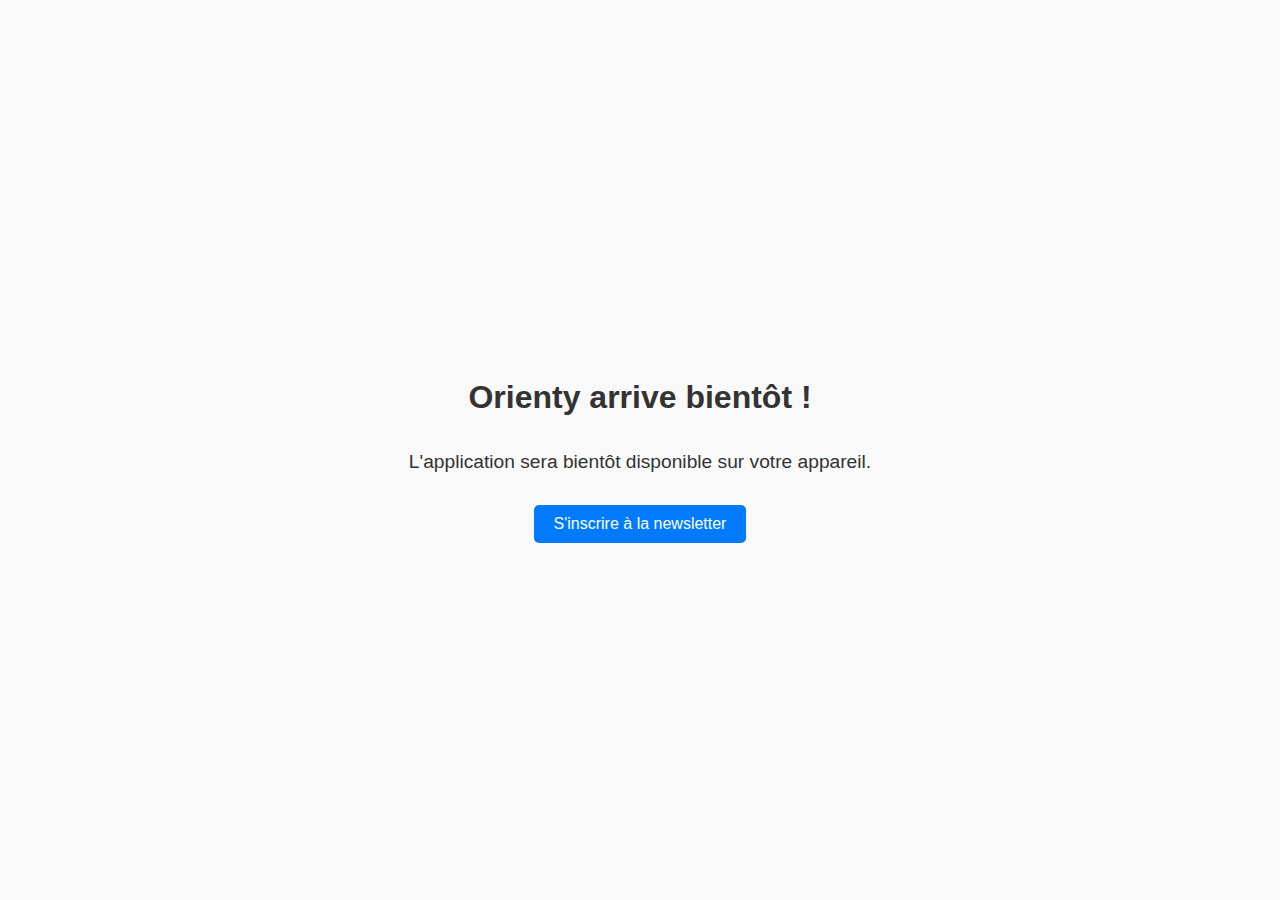
==== index.html @ 8a77c523 "Create" ====
<!DOCTYPE html>
<html lang="fr">
<head>
  <meta charset="UTF-8">
  <meta name="viewport" content="width=device-width, initial-scale=1.0">
  <title>Redirection Orienty</title>
  <style>
    body {
      font-family: Arial, sans-serif;
      text-align: center;
      background-color: #f9f9f9;
      color: #333;
      margin: 0;
      padding: 0;
      display: flex;
      flex-direction: column;
      justify-content: center;
      align-items: center;
      height: 100vh;
    }
    h1 {
      font-size: 2em;
      margin-bottom: 1rem;
    }
    p {
      font-size: 1.2em;
      margin-bottom: 2rem;
    }
    button {
      background-color: #007bff;
      color: #fff;
      border: none;
      padding: 10px 20px;
      font-size: 1em;
      cursor: pointer;
      border-radius: 5px;
    }
    button:hover {
      background-color: #0056b3;
    }
    a {
      text-decoration: none;
      color: inherit;
    }
  </style>
  <script>
    document.addEventListener("DOMContentLoaded", () => {
      const userAgent = navigator.userAgent || navigator.vendor || window.opera;

      // Vérification si c'est un appareil iOS
      if (/iPad|iPhone|iPod/.test(userAgent) && !window.MSStream) {
        window.location.href = "https://apple.co/40jCXnQ";
      }
    });
  </script>
</head>
<body>
  <h1>Orienty arrive bientôt !</h1>
  <p>L'application sera bientôt disponible sur votre appareil.</p>
  <button onclick="window.location.href='https://news.orienty.fr'">S'inscrire à la newsletter</button>
</body>
</html>
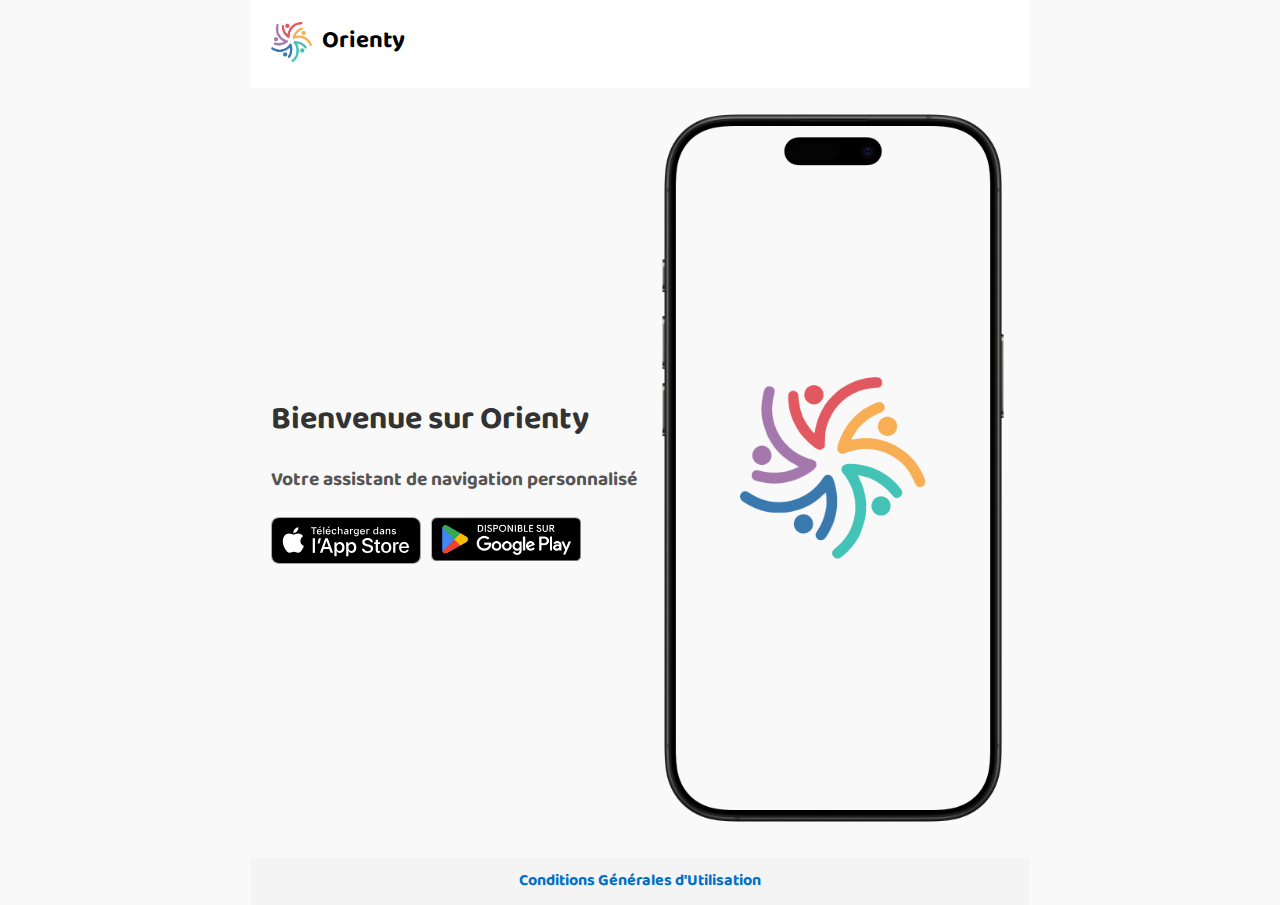
==== commit 0fd9b246: "change website" ====
--- a/index.html
+++ b/index.html
@@ -1,62 +1,108 @@
 <!DOCTYPE html>
 <html lang="fr">
 <head>
-  <meta charset="UTF-8">
-  <meta name="viewport" content="width=device-width, initial-scale=1.0">
-  <title>Redirection Orienty</title>
-  <style>
-    body {
-      font-family: Arial, sans-serif;
-      text-align: center;
-      background-color: #f9f9f9;
-      color: #333;
-      margin: 0;
-      padding: 0;
-      display: flex;
-      flex-direction: column;
-      justify-content: center;
-      align-items: center;
-      height: 100vh;
-    }
-    h1 {
-      font-size: 2em;
-      margin-bottom: 1rem;
-    }
-    p {
-      font-size: 1.2em;
-      margin-bottom: 2rem;
-    }
-    button {
-      background-color: #007bff;
-      color: #fff;
-      border: none;
-      padding: 10px 20px;
-      font-size: 1em;
-      cursor: pointer;
-      border-radius: 5px;
-    }
-    button:hover {
-      background-color: #0056b3;
-    }
-    a {
-      text-decoration: none;
-      color: inherit;
-    }
-  </style>
-  <script>
-    document.addEventListener("DOMContentLoaded", () => {
-      const userAgent = navigator.userAgent || navigator.vendor || window.opera;
+    <meta charset="UTF-8">
+    <meta name="viewport" content="width=device-width, initial-scale=1.0">
+    <meta name="description" content="Découvre Orienty, une application pour simplifier ton orientation ! Télécharge-la sur l'App Store ou Google Play.">
+    <title>Orienty</title>
+    <link rel="stylesheet" href="./home.css">
+    <link rel="icon" href="/logo.png" type="image/png">
+    <style>
+        body {
+            text-align: center;
+            background-color: #f9f9f9;
+            color: #333;
+            margin: 0;
+            padding: 0;
+            display: flex;
+            flex-direction: column;
+            justify-content: center;
+            align-items: center;
+            height: 100vh;
+        }
+        h1 {
+            font-size: 2em;
+            margin-bottom: 1rem;
+        }
+        p {
+            font-size: 1.2em;
+            margin-bottom: 2rem;
+        }
+        button {
+            background-color: #007bff;
+            color: #fff;
+            border: none;
+            padding: 10px 20px;
+            font-size: 1em;
+            cursor: pointer;
+            border-radius: 5px;
+        }
+        button:hover {
+            background-color: #0056b3;
+        }
+        a {
+            text-decoration: none;
+            color: inherit;
+        }
+        .hidden {
+            display: none;
+        }
+    </style>
+    <script>
+        document.addEventListener("DOMContentLoaded", () => {
+            const userAgent = navigator.userAgent || navigator.vendor || window.opera;
 
-      // Vérification si c'est un appareil iOS
-      if (/iPad|iPhone|iPod/.test(userAgent) && !window.MSStream) {
-        window.location.href = "https://apple.co/40jCXnQ";
-      }
-    });
-  </script>
+            // Vérification si c'est un appareil iOS
+            if (/iPad|iPhone|iPod/.test(userAgent) && !window.MSStream) {
+                window.location.href = "https://apple.co/40jCXnQ";
+            }
+            // Vérification si c'est un appareil Android
+            else if (/Android/.test(userAgent)) {
+                document.getElementById("android-message").classList.remove("hidden");
+            } 
+            // Autres appareils : affichage du site web
+            else {
+                document.getElementById("website-content").classList.remove("hidden");
+            }
+        });
+    </script>
 </head>
 <body>
-  <h1>Orienty arrive bientôt !</h1>
-  <p>L'application sera bientôt disponible sur votre appareil.</p>
-  <button onclick="window.location.href='https://news.orienty.fr'">S'inscrire à la newsletter</button>
+    <!-- Contenu pour Android -->
+    <div id="android-message" class="hidden">
+        <h1>Orienty arrive bientôt !</h1>
+        <p>L'application sera bientôt disponible sur votre appareil Android.</p>
+        <button onclick="window.location.href='https://news.orienty.fr'">S'inscrire à la newsletter</button>
+    </div>
+
+    <!-- Contenu pour le site web -->
+    <div id="website-content" class="hidden">
+        <header class="app-bar">
+            <img src="/LogoSVG.png" alt="Logo Orienty" class="logo">
+            <h1 class="app-title">Orienty</h1>
+        </header>
+
+        <main class="content">
+            <section class="left">
+                <h1>Bienvenue sur Orienty</h1>
+                <h2>Votre assistant de navigation personnalisé</h2>
+                <div class="buttons">
+                    <a href="https://apple.co/40jCXnQ">
+                        <img src="/apple.svg" alt="Télécharger sur l'App Store" class="store-button">
+                    </a>
+                    <a href="https://news.orienty.fr">
+                        <img src="/google.png" alt="Télécharger sur Google Play" class="store-button">
+                    </a>
+                </div>
+            </section>
+            <section class="right">
+                <img src="/mockup.png" alt="Aperçu de l'application Orienty" class="phone-image">
+            </section>
+        </main>
+
+        <footer class="footer">
+            <a href="/tos.html" class="footer-link">Conditions Générales d'Utilisation</a>
+        </footer>
+    </div>
 </body>
 </html>
--- a/home.css
+++ b/home.css
@@ -0,0 +1,155 @@
+@font-face {
+    font-family: 'Baloo Bhaijaan 2';
+    src: url('/Fonts.ttf') format('truetype');
+}
+
+body {
+    font-family: 'Baloo Bhaijaan 2', sans-serif;
+    margin: 0;
+    padding: 0;
+    display: flex;
+    flex-direction: column;
+    min-height: 100vh;
+}
+
+/* AppBar */
+.app-bar {
+    display: flex;
+    align-items: center;
+    background-color: #fff;
+    padding: 10px 20px;
+    color: black;
+}
+
+.logo {
+    height: 40px;
+}
+
+.app-title {
+    padding-left: 10px;
+    font-size: 1.5em;
+}
+
+/* Contenu principal */
+.content {
+    text-align: left;
+    display: flex;
+    justify-content: space-between;
+    align-items: center;
+    padding: 20px;
+    gap: 20px;
+}
+
+.left {
+    max-width: 50%;
+    flex-direction: column;
+    align-items: start;
+}
+
+.left h1 {
+    font-size: 2em;
+    margin-bottom: 10px;
+}
+
+.left h2 {
+    font-size: 1.2em;
+    margin-bottom: 20px;
+    color: #555;
+}
+
+.buttons {
+    display: flex;
+    gap: 10px;
+}
+
+.store-button {
+    width: 150px;
+    height: auto;
+    transition: transform 0.2s ease;
+}
+
+.store-button:hover {
+    transform: scale(1.05);
+}
+
+.right {
+    flex: 1;
+    text-align: center;
+}
+
+.phone-image {
+    max-width: 100%;
+    max-height: 80vh;
+    height: auto;
+    border-radius: 10px;
+}
+
+/* Footer */
+.footer {
+    text-align: center;
+    padding: 10px;
+    background-color: #f4f4f4;
+    margin-top: auto;
+}
+
+.footer-link {
+    text-decoration: none;
+    color: #0070C9;
+    font-weight: bold;
+}
+
+/* Responsive Design */
+@media (max-width: 1024px) {
+    .content {
+        flex-direction: column;
+        align-items: center;
+        text-align: center;
+    }
+
+    .left {
+        max-width: 80%;
+    }
+
+    .buttons {
+        justify-content: center;
+    }
+}
+
+@media (max-width: 768px) {
+    .app-bar {
+        flex-direction: column;
+        align-items: center;
+        text-align: center;
+    }
+
+    .app-title {
+        font-size: 1.2em;
+        margin-top: 10px;
+    }
+
+    .store-button {
+        width: 120px;
+    }
+}
+
+@media (max-width: 480px) {
+    .left h1 {
+        font-size: 1.5em;
+    }
+
+    .left h2 {
+        font-size: 1em;
+    }
+
+    .store-button {
+        width: 100px;
+    }
+
+    .content {
+        padding: 10px;
+    }
+
+    .footer {
+        font-size: 0.9em;
+    }
+}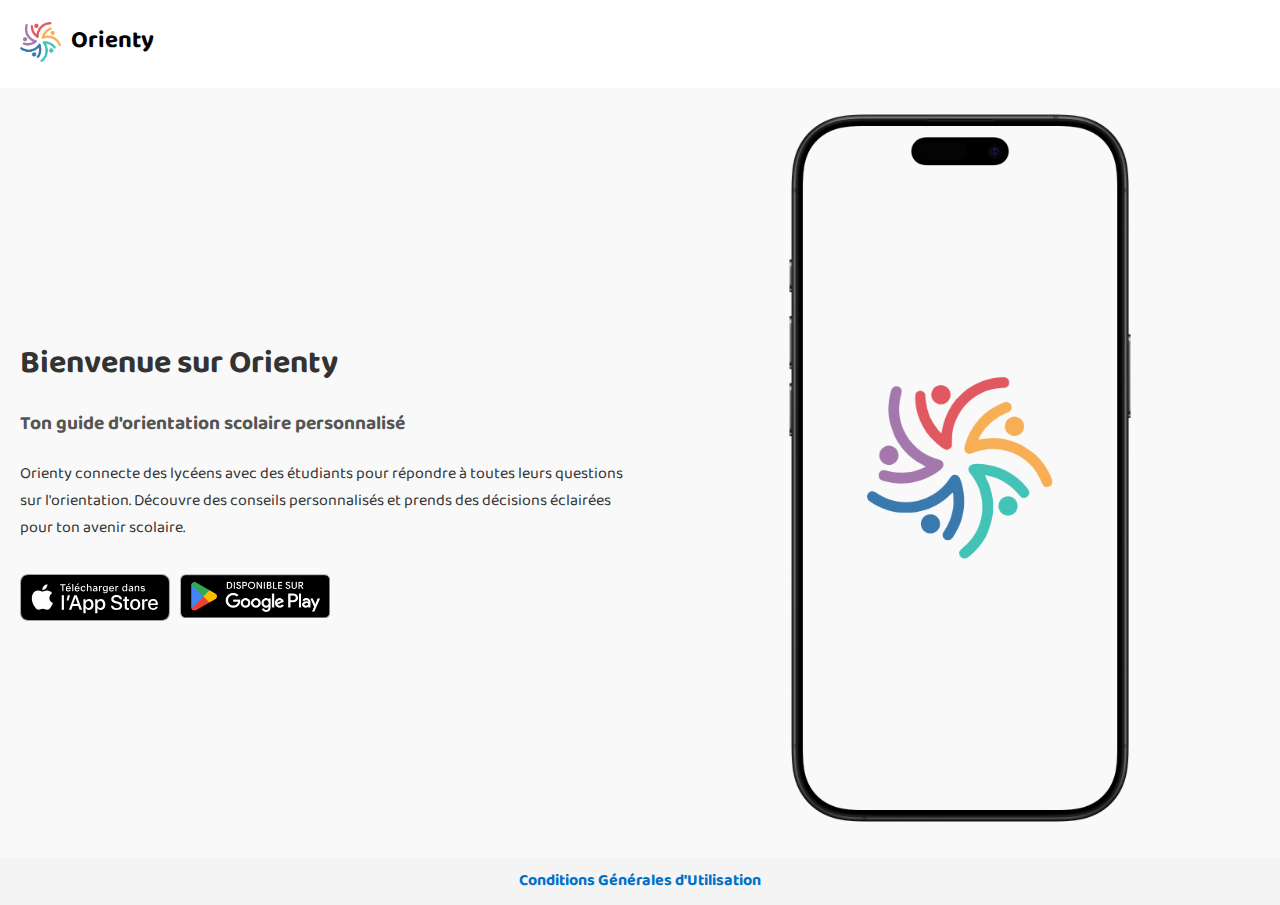
==== commit bc90fa15: "change website" ====
--- a/index.html
+++ b/index.html
@@ -1,10 +1,30 @@
 <!DOCTYPE html>
 <html lang="fr">
 <head>
+    <!-- Métadonnées de base -->
     <meta charset="UTF-8">
     <meta name="viewport" content="width=device-width, initial-scale=1.0">
-    <meta name="description" content="Découvre Orienty, une application pour simplifier ton orientation ! Télécharge-la sur l'App Store ou Google Play.">
-    <title>Orienty</title>
+    <meta name="description" content="Orienty connecte les lycéens avec des étudiants pour répondre à leurs questions sur l'orientation. Trouvez des réponses personnalisées pour choisir votre avenir.">
+    <meta name="author" content="Orienty Team">
+    <meta name="keywords" content="Orienty, orientation scolaire, lycéens, étudiants, mentorat, conseils orientation, avenir scolaire, application orientation, App Store, Google Play">
+    <meta name="robots" content="index, follow">
+
+    <!-- Balises Open Graph pour le partage sur les réseaux sociaux -->
+    <meta property="og:title" content="Orienty - Trouvez des réponses à vos questions d'orientation">
+    <meta property="og:description" content="Orienty met en relation des lycéens avec des étudiants pour répondre à toutes leurs questions sur l'orientation. Téléchargez l'application pour découvrir votre avenir.">
+    <meta property="og:image" content="https://www.orienty.fr/twitter-image.png">
+    <meta property="og:url" content="https://www.orienty.fr">
+    <meta property="og:type" content="website">
+
+    <!-- Balises Twitter Card -->
+    <meta name="twitter:card" content="summary_large_image">
+    <meta name="twitter:title" content="Orienty - Trouvez des réponses à vos questions d'orientation">
+    <meta name="twitter:description" content="Connecte-toi avec des étudiants pour obtenir des conseils sur ton orientation scolaire grâce à Orienty. Téléchargez l'application maintenant !">
+    <meta name="twitter:image" content="https://www.orienty.fr/twitter-image.png">
+
+    <!-- Titre de la page -->
+    <title>Orienty - Réponses personnalisées pour votre orientation</title>
+
     <link rel="stylesheet" href="./home.css">
     <link rel="icon" href="/logo.png" type="image/png">
     <style>
@@ -25,8 +45,9 @@
             margin-bottom: 1rem;
         }
         p {
-            font-size: 1.2em;
+            font-size: 1em;
             margin-bottom: 2rem;
+            color: #333;
         }
         button {
             background-color: #007bff;
@@ -85,7 +106,8 @@
         <main class="content">
             <section class="left">
                 <h1>Bienvenue sur Orienty</h1>
-                <h2>Votre assistant de navigation personnalisé</h2>
+                <h2>Ton guide d'orientation scolaire personnalisé</h2>
+                <p>Orienty connecte des lycéens avec des étudiants pour répondre à toutes leurs questions sur l'orientation. Découvre des conseils personnalisés et prends des décisions éclairées pour ton avenir scolaire.</p>
                 <div class="buttons">
                     <a href="https://apple.co/40jCXnQ">
                         <img src="/apple.svg" alt="Télécharger sur l'App Store" class="store-button">
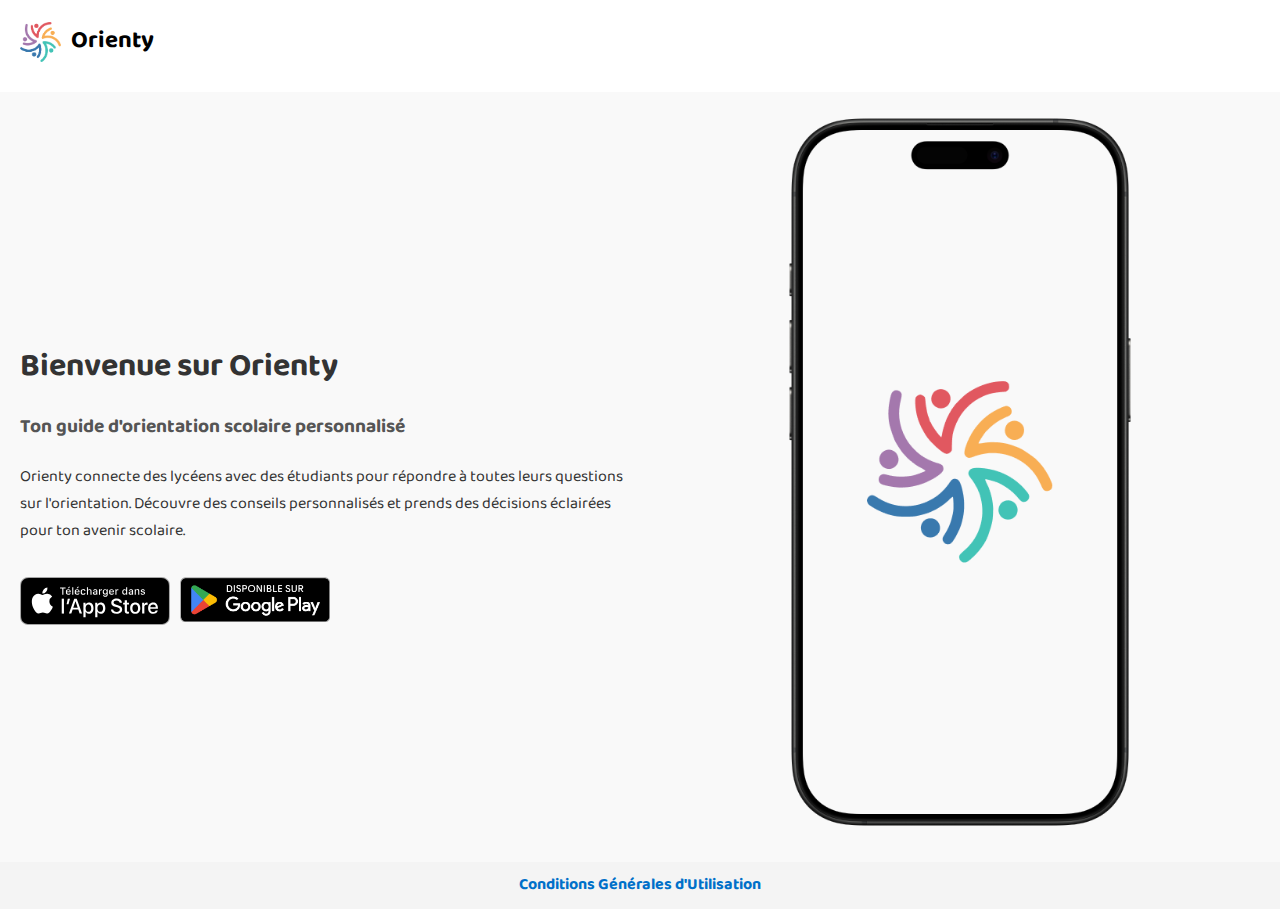
==== commit 3c6f20d8: "update seo" ====
--- a/index.html
+++ b/index.html
@@ -17,16 +17,18 @@
     <meta property="og:type" content="website">
 
     <!-- Balises Twitter Card -->
-    <meta name="twitter:card" content="summary_large_image">
-    <meta name="twitter:title" content="Orienty - Trouvez des réponses à vos questions d'orientation">
-    <meta name="twitter:description" content="Connecte-toi avec des étudiants pour obtenir des conseils sur ton orientation scolaire grâce à Orienty. Téléchargez l'application maintenant !">
-    <meta name="twitter:image" content="https://www.orienty.fr/twitter-image.png">
+    <meta name="twitter:card" content="summary" />
+    <meta name="twitter:site" content="@orientyfr" />
+    <meta property="og:url" content="https://orienty.fr" />
+    <meta property="og:title" content="Orienty - Trouve des réponses à tes questions d'orientation" />
+    <meta property="og:description" content="Connecte-toi avec des étudiants pour obtenir des conseils sur ton orientation scolaire grâce à Orienty. Téléchargez l'application maintenant !" />
+    <meta property="og:image" content="https://www.orienty.fr/twitter-image.png" />
 
     <!-- Titre de la page -->
     <title>Orienty - Réponses personnalisées pour votre orientation</title>
 
     <link rel="stylesheet" href="./home.css">
-    <link rel="icon" href="/logo.png" type="image/png">
+    <link rel="icon" href="https://www.orienty.fr/Logo.png" type="image/png">
     <style>
         body {
             text-align: center;
@@ -91,7 +93,7 @@
 <body>
     <!-- Contenu pour Android -->
     <div id="android-message" class="hidden">
-        <h1>Orienty arrive bientôt !</h1>
+        <h2>Orienty arrive bientôt !</h2>
         <p>L'application sera bientôt disponible sur votre appareil Android.</p>
         <button onclick="window.location.href='https://news.orienty.fr'">S'inscrire à la newsletter</button>
     </div>
@@ -100,7 +102,7 @@
     <div id="website-content" class="hidden">
         <header class="app-bar">
             <img src="/LogoSVG.png" alt="Logo Orienty" class="logo">
-            <h1 class="app-title">Orienty</h1>
+            <h2 class="app-title">Orienty</h2>
         </header>
 
         <main class="content">
